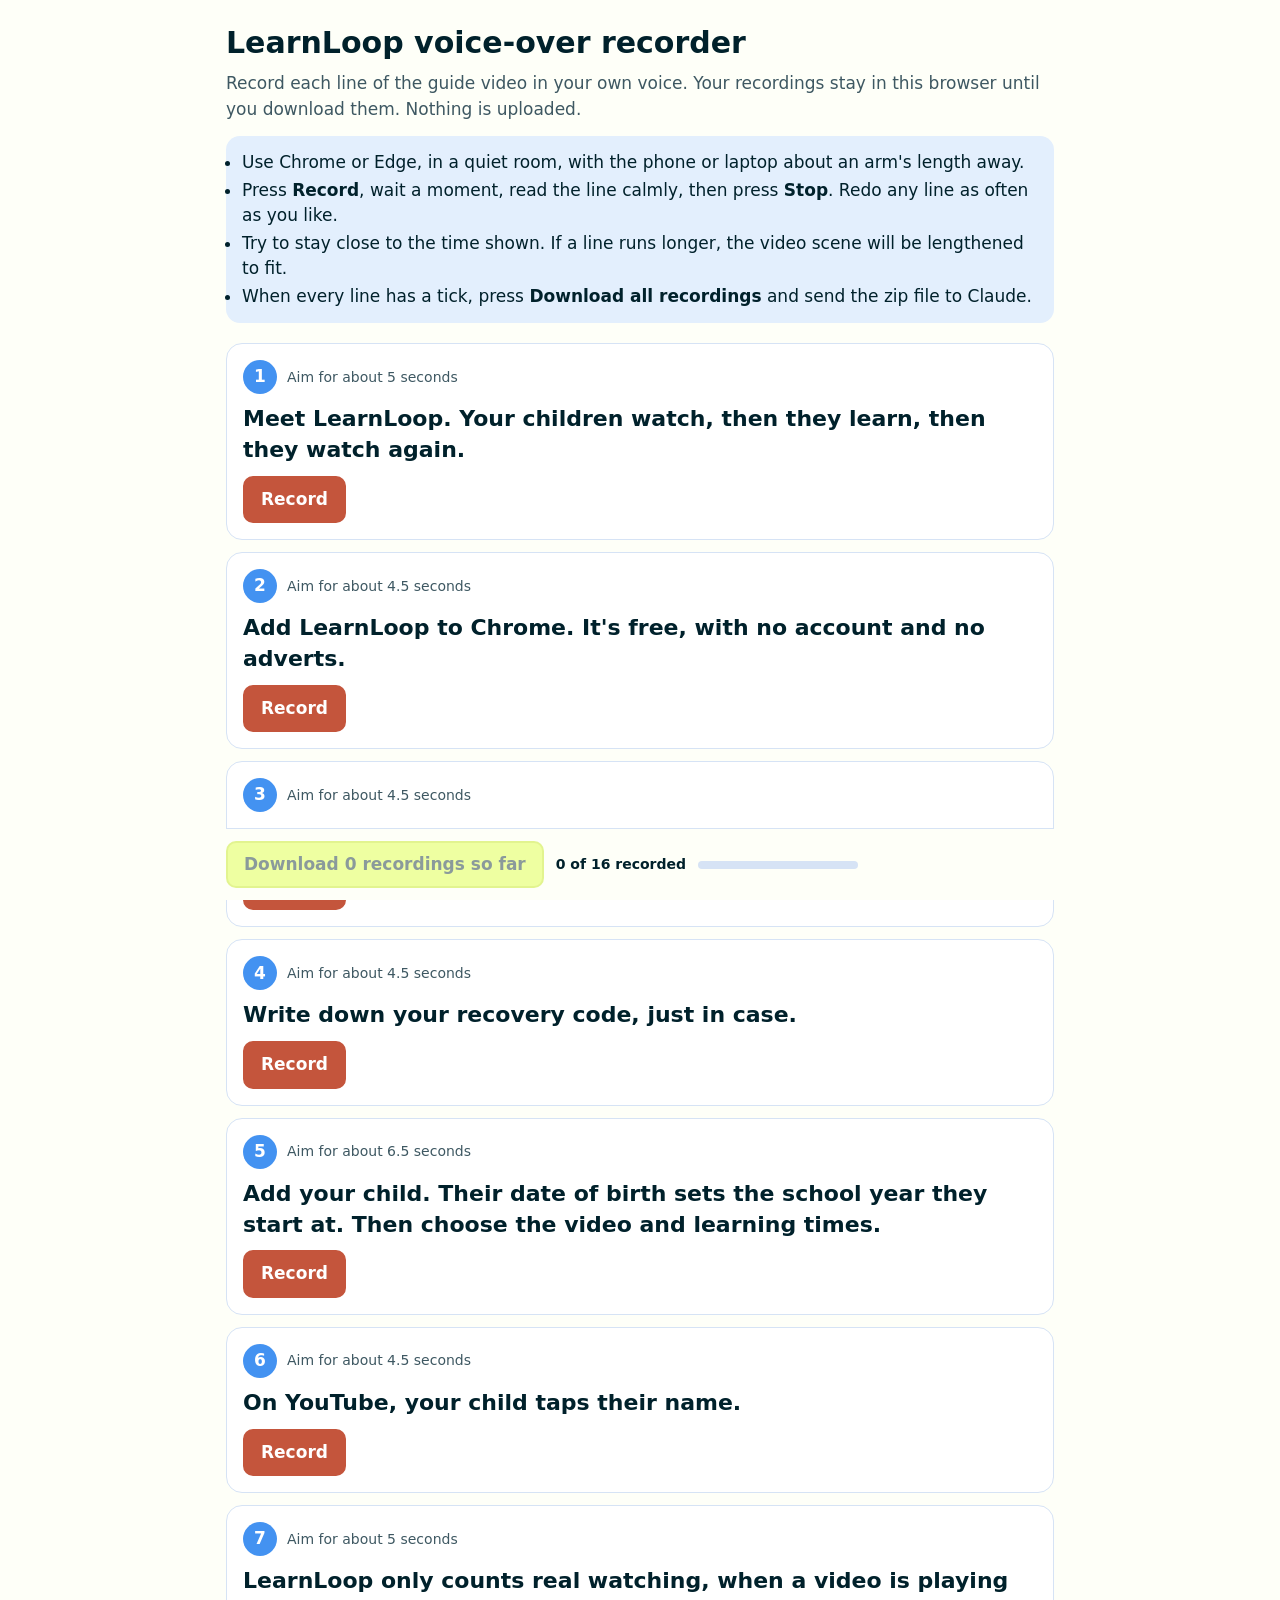
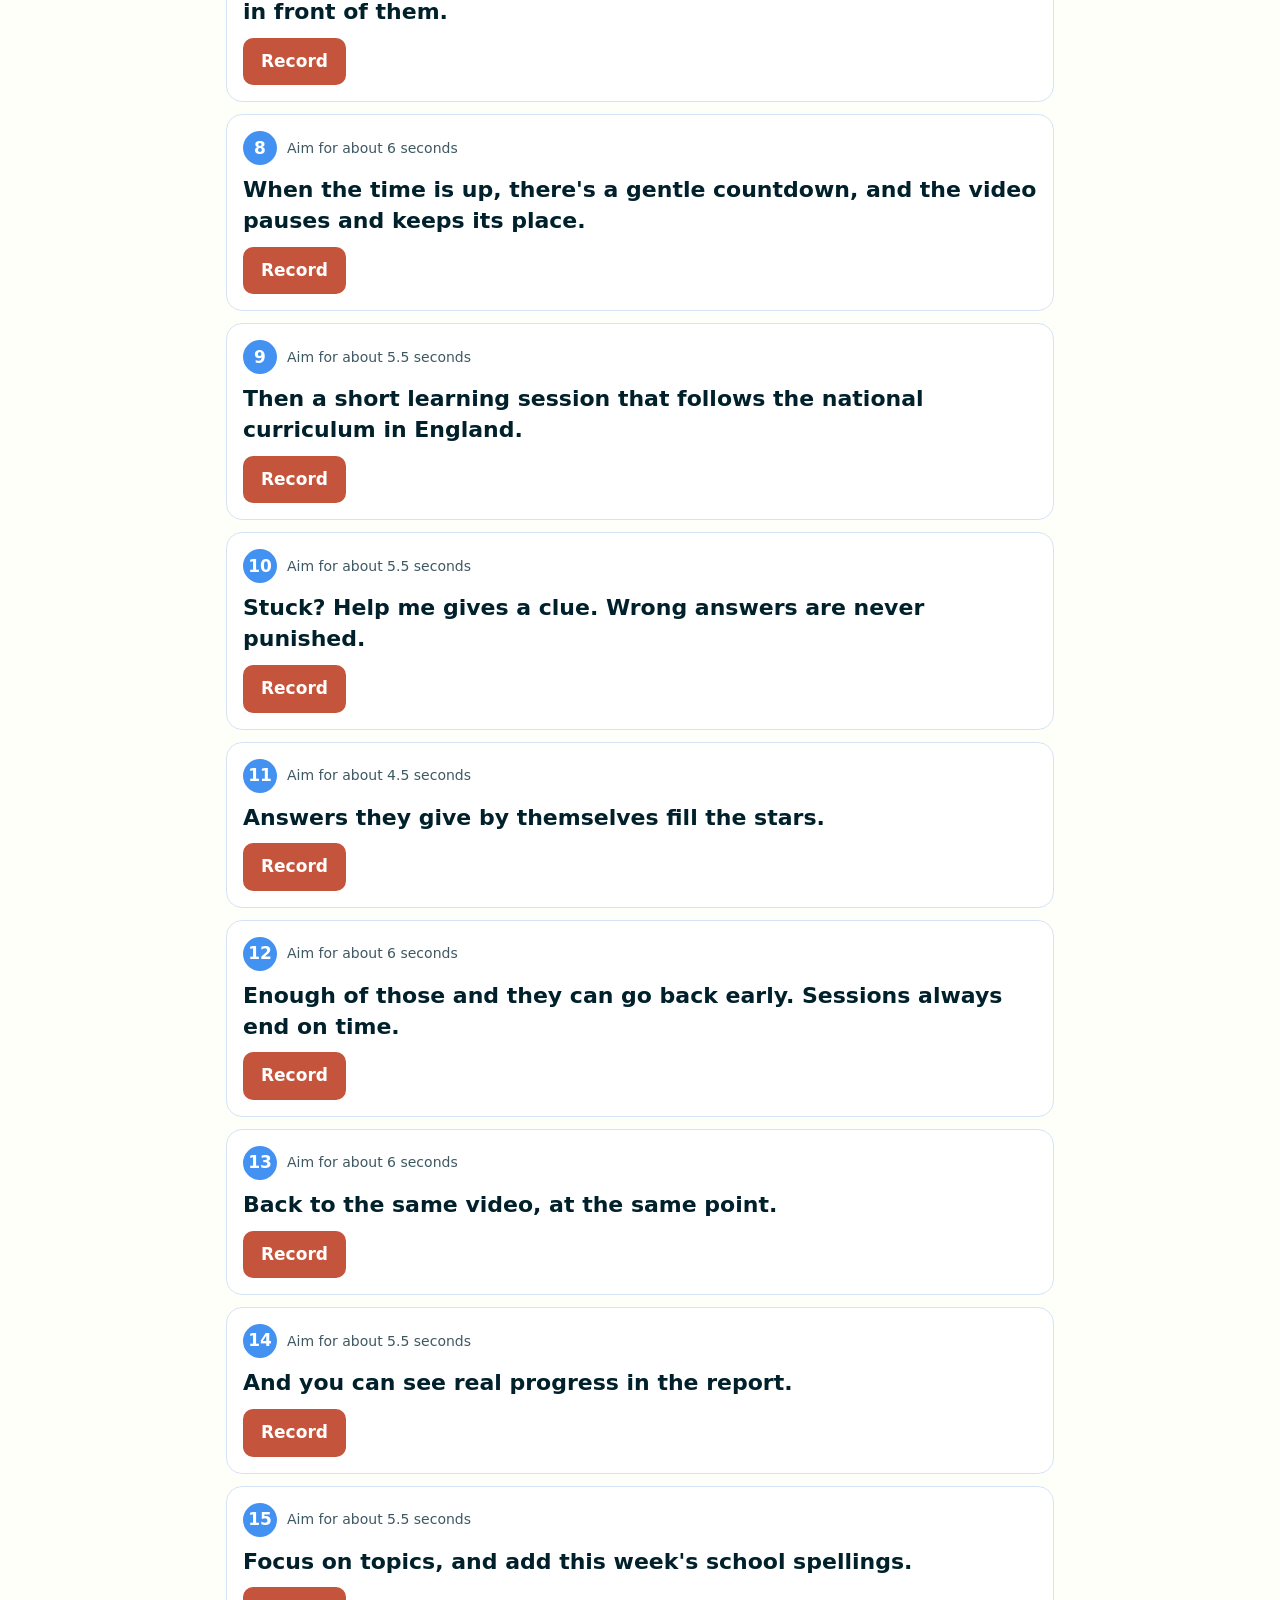
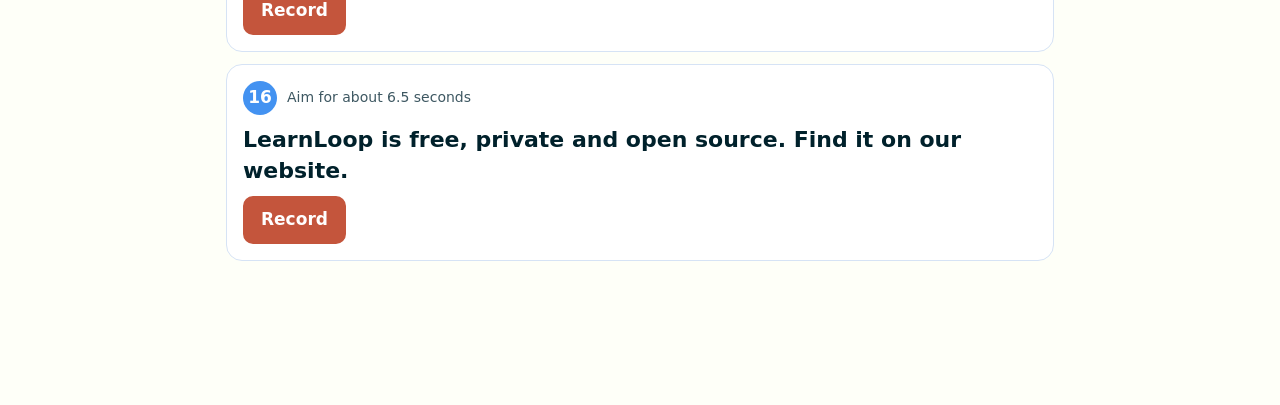
==== docs/voice-recorder.html @ 3845e8ee "Voice-over recorder and narrated video build Co-Authored-By: Claude Opus 5.5 <noreply@anthropic.com>" ====
<!doctype html>
<html lang="en-GB">
<head>
<meta charset="utf-8">
<meta name="viewport" content="width=device-width,initial-scale=1">
<title>LearnLoop voice-over recorder</title>
<style>
  :root{--bg:#FEFFF8;--surface:#fff;--ink:#00212B;--muted:#3E5862;--line:#D6E3F5;--blue:#4392F1;--blue-text:#1D6BD0;--lime:#DCFF38;--rose:#C4553C;--soft:#E3EFFD}
  @media (prefers-color-scheme:dark){:root:not([data-theme="light"]){--bg:#00212B;--surface:#06303D;--ink:#FEFFF8;--muted:#A9BDC4;--line:#1A4A5A;--blue:#6AA8F4;--blue-text:#8DBDF7;--soft:#0F3B5E}}
  *{box-sizing:border-box} body{margin:0;background:var(--bg);color:var(--ink);font:500 17px/1.5 "Segoe UI",system-ui,sans-serif}
  .wrap{max-width:860px;margin:0 auto;padding:20px 16px 60px}
  h1{font-size:30px;margin:0 0 6px} .muted{color:var(--muted)}
  .tips{background:var(--soft);border-radius:14px;padding:12px 16px;margin:14px 0 20px}
  .tips li{margin:2px 0}
  .line{background:var(--surface);border:1px solid var(--line);border-radius:16px;padding:16px;margin:12px 0;display:grid;gap:10px}
  .line.rec{border-color:var(--rose);box-shadow:0 0 0 3px rgb(196 85 60/.2)} .line.done{border-color:var(--blue)}
  .head{display:flex;gap:10px;align-items:center;flex-wrap:wrap} .num{width:34px;height:34px;border-radius:50%;background:var(--blue);color:#fff;display:grid;place-items:center;font-weight:800}
  .say{font-size:22px;font-weight:600;line-height:1.4} .aim{font-size:14px;color:var(--muted)}
  .row{display:flex;gap:8px;flex-wrap:wrap;align-items:center}
  button{font:inherit;font-weight:700;border-radius:10px;padding:9px 16px;border:2px solid var(--line);background:var(--surface);color:var(--ink);cursor:pointer}
  button.rec{background:var(--rose);border-color:var(--rose);color:#fff} button.main{background:var(--lime);border-color:#C2E812;color:#00212B}
  button:disabled{opacity:.45;cursor:default}
  .status{font-size:14px;font-weight:700} .ok{color:var(--blue-text)} .warn{color:var(--rose)}
  .bar{position:sticky;bottom:0;background:var(--bg);border-top:1px solid var(--line);padding:12px 0;display:flex;gap:12px;align-items:center;flex-wrap:wrap}
  .meter{height:8px;border-radius:6px;background:var(--line);overflow:hidden;width:160px} .meter i{display:block;height:100%;width:0;background:var(--blue)}
</style>
</head>
<body>
<div class="wrap">
  <h1>LearnLoop voice-over recorder</h1>
  <p class="muted" style="margin:0">Record each line of the guide video in your own voice. Your recordings stay in this browser until you download them. Nothing is uploaded.</p>
  <ul class="tips">
    <li>Use Chrome or Edge, in a quiet room, with the phone or laptop about an arm's length away.</li>
    <li>Press <b>Record</b>, wait a moment, read the line calmly, then press <b>Stop</b>. Redo any line as often as you like.</li>
    <li>Try to stay close to the time shown. If a line runs longer, the video scene will be lengthened to fit.</li>
    <li>When every line has a tick, press <b>Download all recordings</b> and send the zip file to Claude.</li>
  </ul>
  <div id="lines"></div>
  <div class="bar">
    <button class="main" id="zip" disabled>Download all recordings</button>
    <span class="status" id="count">0 of 16 recorded</span>
    <span class="meter" title="Microphone level"><i id="lvl"></i></span>
    <span class="status warn" id="err"></span>
  </div>
</div>
<script>
// Lines and target seconds match the scenes in store/video/build-video.py
const LINES = [
  ['Meet LearnLoop. Your children watch, then they learn, then they watch again.', 5],
  ["Add LearnLoop to Chrome. It's free, with no account and no adverts.", 4.5],
  ['Choose a parent PIN. It keeps the settings for grown-ups.', 4.5],
  ['Write down your recovery code, just in case.', 4.5],
  ['Add your child. Their date of birth sets the school year they start at. Then choose the video and learning times.', 6.5],
  ['On YouTube, your child taps their name.', 4.5],
  ['LearnLoop only counts real watching, when a video is playing in front of them.', 5],
  ["When the time is up, there's a gentle countdown, and the video pauses and keeps its place.", 6],
  ['Then a short learning session that follows the national curriculum in England.', 5.5],
  ['Stuck? Help me gives a clue. Wrong answers are never punished.', 5.5],
  ['Answers they give by themselves fill the stars.', 4.5],
  ['Enough of those and they can go back early. Sessions always end on time.', 6],
  ['Back to the same video, at the same point.', 6],
  ['And you can see real progress in the report.', 5.5],
  ["Focus on topics, and add this week's school spellings.", 5.5],
  ['LearnLoop is free, private and open source. Find it on our website.', 6.5]
];
const takes = new Array(LINES.length).fill(null); // {blob, sec, url}
let stream = null, rec = null, recIndex = -1, startedAt = 0, analyser = null;
const $ = (id) => document.getElementById(id);
const esc = (s) => s.replace(/[&<>"]/g, c => ({ '&': '&amp;', '<': '&lt;', '>': '&gt;', '"': '&quot;' }[c]));

function render() {
  $('lines').innerHTML = LINES.map(([text, sec], i) => {
    const t = takes[i];
    return `<div class="line ${recIndex === i ? 'rec' : t ? 'done' : ''}">
      <div class="head"><span class="num">${i + 1}</span><span class="aim">Aim for about ${sec} seconds</span>
        <span class="status ${t ? 'ok' : ''}">${recIndex === i ? 'Recording…' : t ? `✓ Recorded, ${t.sec.toFixed(1)} s${t.sec > sec + 1.5 ? ' (a little long, the scene will stretch)' : ''}` : ''}</span></div>
      <div class="say">${esc(text)}</div>
      <div class="row">
        ${recIndex === i ? `<button class="rec" data-stop="${i}">Stop</button>` : `<button class="rec" data-rec="${i}" ${recIndex >= 0 ? 'disabled' : ''}>${t ? 'Record again' : 'Record'}</button>`}
        ${t ? `<audio controls src="${t.url}"></audio>` : ''}
      </div></div>`;
  }).join('');
  const n = takes.filter(Boolean).length;
  $('count').textContent = `${n} of ${LINES.length} recorded`;
  $('zip').disabled = n === 0 || recIndex >= 0;
  $('zip').textContent = n === LINES.length ? 'Download all recordings' : `Download ${n} recording${n === 1 ? '' : 's'} so far`;
  document.querySelectorAll('[data-rec]').forEach(b => b.onclick = () => start(+b.dataset.rec));
  document.querySelectorAll('[data-stop]').forEach(b => b.onclick = () => stop());
}

async function mic() {
  if (stream) return stream;
  try {
    stream = await navigator.mediaDevices.getUserMedia({ audio: { echoCancellation: true, noiseSuppression: true, autoGainControl: true } });
  } catch (e) {
    $('err').textContent = 'The microphone is blocked. Click the camera or lock icon in the address bar, allow the microphone, then reload this page.';
    throw e;
  }
  const ac = new AudioContext(); analyser = ac.createAnalyser(); analyser.fftSize = 512; ac.createMediaStreamSource(stream).connect(analyser);
  const buf = new Uint8Array(analyser.fftSize);
  (function meter() { analyser.getByteTimeDomainData(buf); let p = 0; for (const v of buf) p = Math.max(p, Math.abs(v - 128)); $('lvl').style.width = Math.min(100, p / 1.28) + '%'; requestAnimationFrame(meter); })();
  return stream;
}
async function start(i) {
  $('err').textContent = '';
  const s = await mic(); const chunks = [];
  rec = new MediaRecorder(s, MediaRecorder.isTypeSupported('audio/webm;codecs=opus') ? { mimeType: 'audio/webm;codecs=opus' } : {});
  rec.ondataavailable = (e) => { if (e.data.size) chunks.push(e.data); };
  rec.onstop = () => {
    const blob = new Blob(chunks, { type: rec.mimeType || 'audio/webm' });
    if (takes[i]) URL.revokeObjectURL(takes[i].url);
    takes[i] = { blob, sec: (performance.now() - startedAt) / 1000, url: URL.createObjectURL(blob) };
    recIndex = -1; render();
  };
  recIndex = i; startedAt = performance.now(); rec.start(); render();
}
function stop() { if (rec && rec.state === 'recording') rec.stop(); }

// A small zip writer (files stored without compression), so everything downloads as one file
const CRC = (() => { const t = new Uint32Array(256); for (let n = 0; n < 256; n++) { let c = n; for (let k = 0; k < 8; k++) c = c & 1 ? 0xEDB88320 ^ (c >>> 1) : c >>> 1; t[n] = c >>> 0; } return t; })();
const crc32 = (u8) => { let c = 0xFFFFFFFF; for (const b of u8) c = CRC[(c ^ b) & 255] ^ (c >>> 8); return (c ^ 0xFFFFFFFF) >>> 0; };
async function zip(files) {
  const enc = new TextEncoder(); const parts = [], central = []; let offset = 0;
  for (const f of files) {
    const data = new Uint8Array(await f.blob.arrayBuffer()), name = enc.encode(f.name), crc = crc32(data);
    const h = new DataView(new ArrayBuffer(30)); h.setUint32(0, 0x04034b50, true); h.setUint16(4, 20, true); h.setUint32(14, crc, true); h.setUint32(18, data.length, true); h.setUint32(22, data.length, true); h.setUint16(26, name.length, true);
    parts.push(h.buffer, name, data);
    const c = new DataView(new ArrayBuffer(46)); c.setUint32(0, 0x02014b50, true); c.setUint16(4, 20, true); c.setUint16(6, 20, true); c.setUint32(16, crc, true); c.setUint32(20, data.length, true); c.setUint32(24, data.length, true); c.setUint16(28, name.length, true); c.setUint32(42, offset, true);
    central.push(c.buffer, name); offset += 30 + name.length + data.length;
  }
  const size = central.reduce((t, p) => t + (p.byteLength || p.length), 0);
  const e = new DataView(new ArrayBuffer(22)); e.setUint32(0, 0x06054b50, true); e.setUint16(8, files.length, true); e.setUint16(10, files.length, true); e.setUint32(12, size, true); e.setUint32(16, offset, true);
  return new Blob([...parts, ...central, e.buffer], { type: 'application/zip' });
}
$('zip').onclick = async () => {
  const files = takes.map((t, i) => t && { name: `voice-${String(i + 1).padStart(2, '0')}.webm`, blob: t.blob }).filter(Boolean);
  const blob = await zip(files); const a = document.createElement('a');
  a.href = URL.createObjectURL(blob); a.download = 'learnloop-voice-over.zip'; a.click();
};
render();
</script>
</body>
</html>
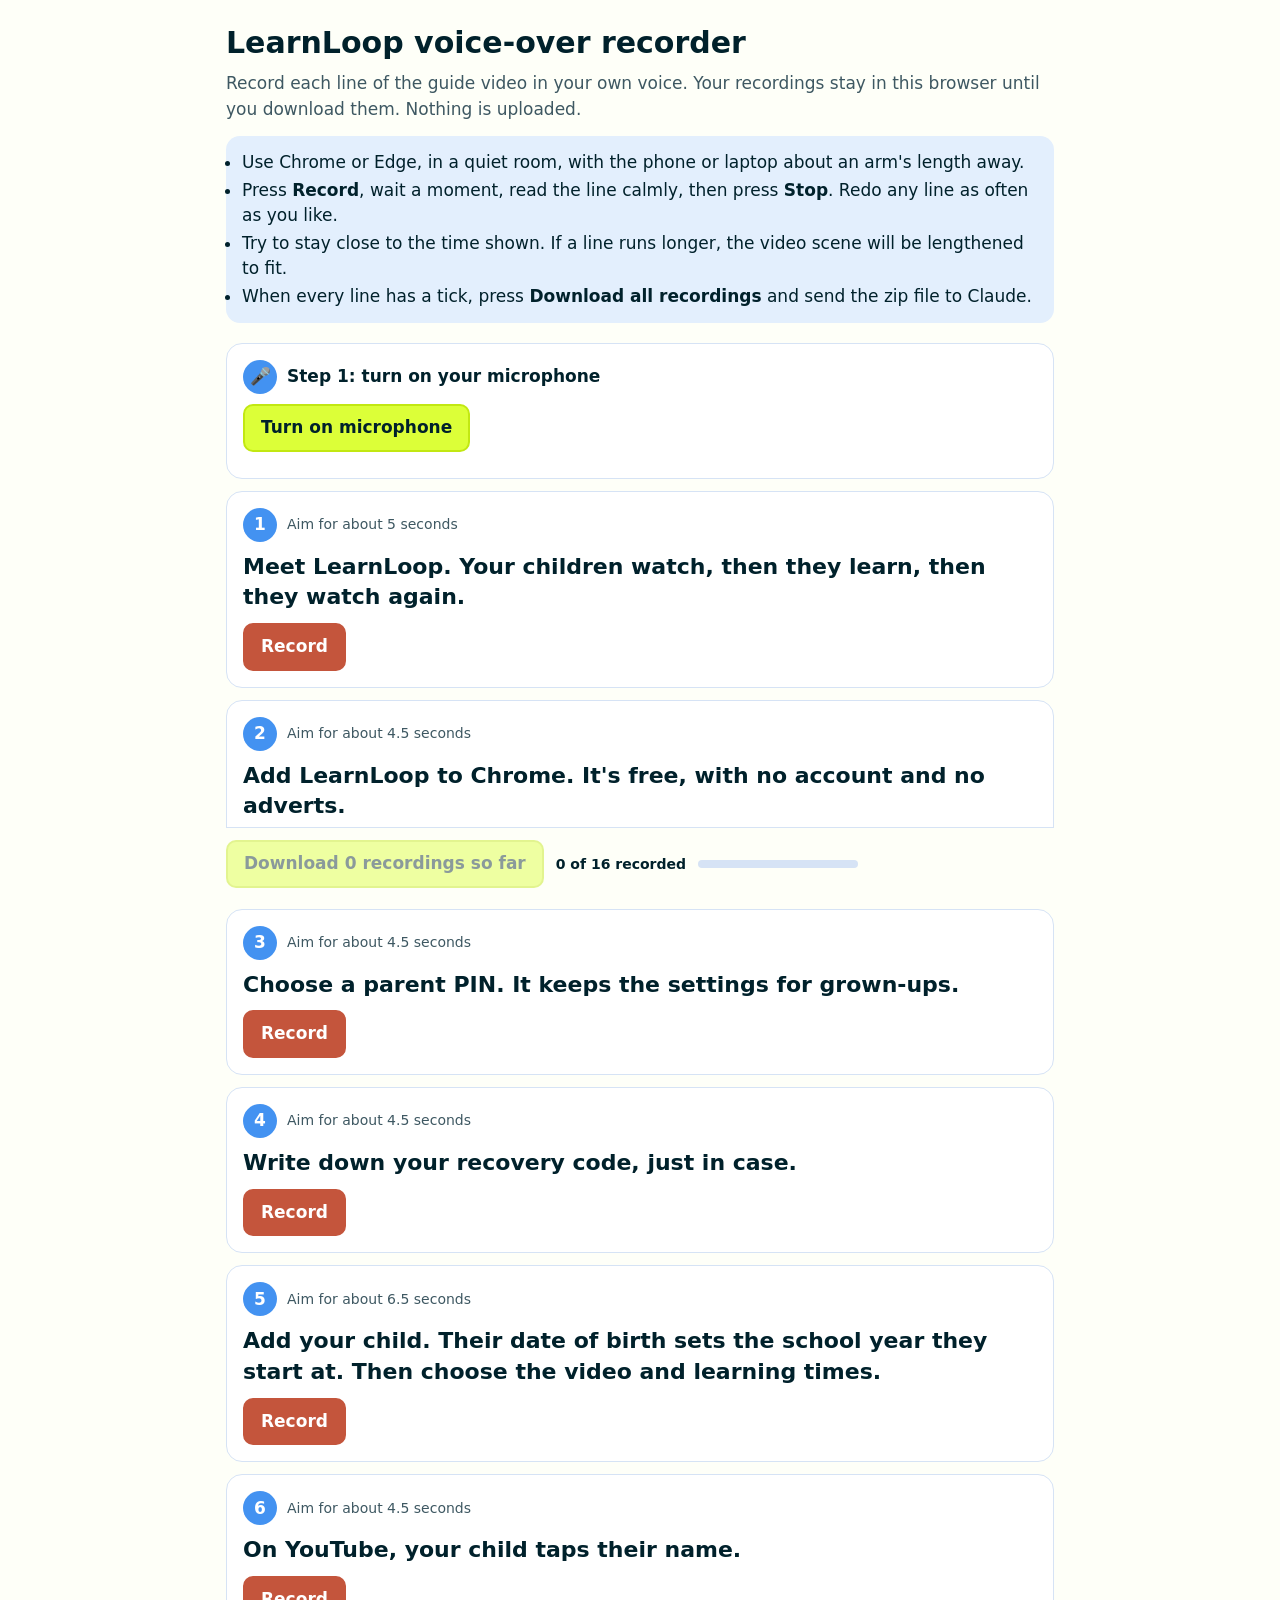
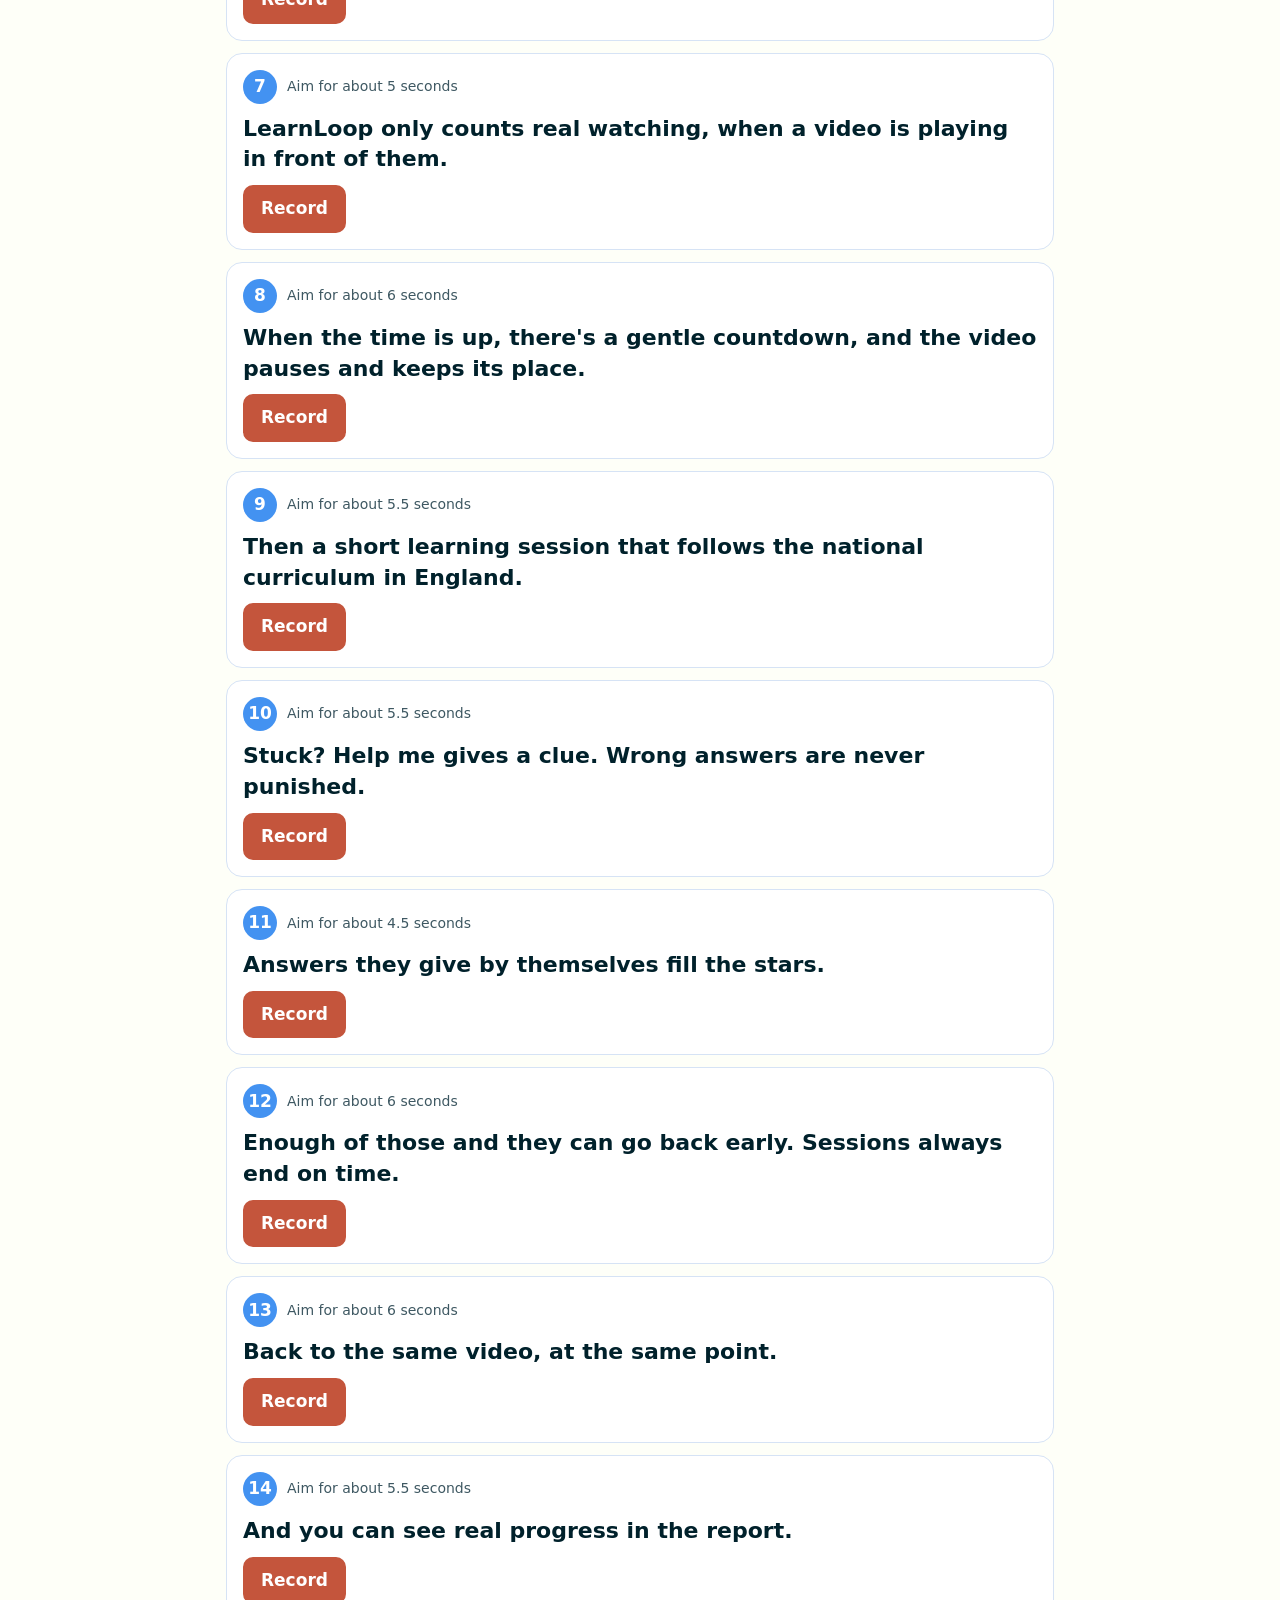
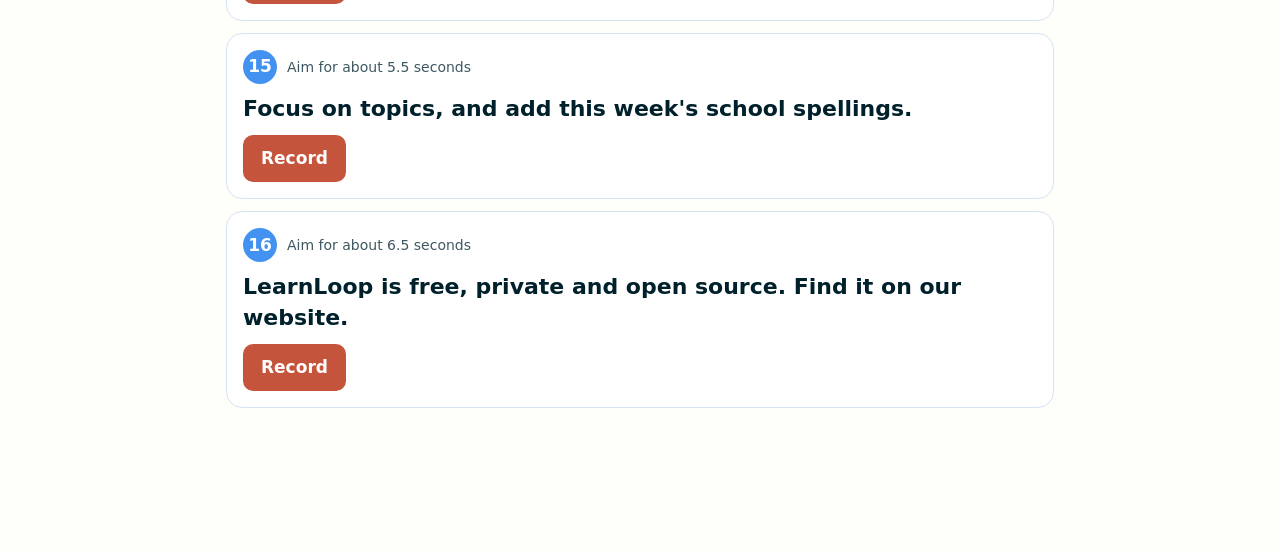
==== commit aa719f3e: "Voice recorder: microphone button with plain-English help Co-Authored-By: Claude Opus 5.5 <noreply@a" ====
--- a/docs/voice-recorder.html
+++ b/docs/voice-recorder.html
@@ -35,6 +35,9 @@
     <li>Try to stay close to the time shown. If a line runs longer, the video scene will be lengthened to fit.</li>
     <li>When every line has a tick, press <b>Download all recordings</b> and send the zip file to Claude.</li>
   </ul>
+  <div class="line" id="micbox"><div class="head"><span class="num">🎤</span><b>Step 1: turn on your microphone</b></div>
+    <div class="row"><button class="main" id="micbtn">Turn on microphone</button><span class="status" id="micstate"></span></div>
+    <div id="michelp" class="muted"></div></div>
   <div id="lines"></div>
   <div class="bar">
     <button class="main" id="zip" disabled>Download all recordings</button>
@@ -88,22 +91,39 @@
   document.querySelectorAll('[data-stop]').forEach(b => b.onclick = () => stop());
 }
 
+// Plain-English help for each reason the microphone can fail
+const HELP = {
+  frame: 'This page is open inside a preview, which cannot use the microphone. Open it in a normal Chrome tab: https://samsonoluwaseun.github.io/LearnLoop/voice-recorder.html',
+  insecure: 'The microphone only works on a secure page. Open https://samsonoluwaseun.github.io/LearnLoop/voice-recorder.html in Chrome.',
+  NotAllowedError: 'The microphone is blocked. 1) Click the icon just left of the web address, choose Site settings, and set Microphone to Allow. 2) In Windows, open Settings > Privacy & security > Microphone, and turn on "Microphone access", "Let apps access your microphone" and "Let desktop apps access your microphone". Then reload this page and press Turn on microphone again.',
+  NotFoundError: 'No microphone was found. Plug in a headset or check the laptop microphone is switched on in Windows Settings > System > Sound > Input.',
+  NotReadableError: 'Another app is using the microphone (for example Teams, Zoom or a recorder). Close it, then press Turn on microphone again.',
+  other: 'Chrome could not start the microphone. Reload the page and try again. If it still fails, try the online link: https://samsonoluwaseun.github.io/LearnLoop/voice-recorder.html'
+};
+function showHelp(key, detail) {
+  $('micstate').className = 'status warn'; $('micstate').textContent = 'Microphone not working';
+  $('michelp').textContent = (HELP[key] || HELP.other) + (detail ? ` (${detail})` : '');
+}
 async function mic() {
   if (stream) return stream;
+  let inFrame = false; try { inFrame = window.self !== window.top; } catch (e) { inFrame = true; }
+  if (inFrame) { showHelp('frame'); throw new Error('frame'); }
+  if (!window.isSecureContext || !navigator.mediaDevices) { showHelp('insecure'); throw new Error('insecure'); }
   try {
     stream = await navigator.mediaDevices.getUserMedia({ audio: { echoCancellation: true, noiseSuppression: true, autoGainControl: true } });
   } catch (e) {
-    $('err').textContent = 'The microphone is blocked. Click the camera or lock icon in the address bar, allow the microphone, then reload this page.';
-    throw e;
+    showHelp(e.name === 'SecurityError' ? 'NotAllowedError' : HELP[e.name] ? e.name : 'other', e.name); throw e;
   }
+  $('micstate').className = 'status ok'; $('micstate').textContent = '✓ Microphone on. Speak and watch the level bar move.'; $('michelp').textContent = '';
+  $('micbtn').hidden = true;
   const ac = new AudioContext(); analyser = ac.createAnalyser(); analyser.fftSize = 512; ac.createMediaStreamSource(stream).connect(analyser);
   const buf = new Uint8Array(analyser.fftSize);
   (function meter() { analyser.getByteTimeDomainData(buf); let p = 0; for (const v of buf) p = Math.max(p, Math.abs(v - 128)); $('lvl').style.width = Math.min(100, p / 1.28) + '%'; requestAnimationFrame(meter); })();
   return stream;
 }
 async function start(i) {
-  $('err').textContent = '';
-  const s = await mic(); const chunks = [];
+  let s; try { s = await mic(); } catch (e) { $('micbox').scrollIntoView({ behavior: 'smooth' }); return; }
+  const chunks = [];
   rec = new MediaRecorder(s, MediaRecorder.isTypeSupported('audio/webm;codecs=opus') ? { mimeType: 'audio/webm;codecs=opus' } : {});
   rec.ondataavailable = (e) => { if (e.data.size) chunks.push(e.data); };
   rec.onstop = () => {
@@ -137,6 +157,7 @@
   const blob = await zip(files); const a = document.createElement('a');
   a.href = URL.createObjectURL(blob); a.download = 'learnloop-voice-over.zip'; a.click();
 };
+$('micbtn').onclick = () => mic().catch(() => {});
 render();
 </script>
 </body>
